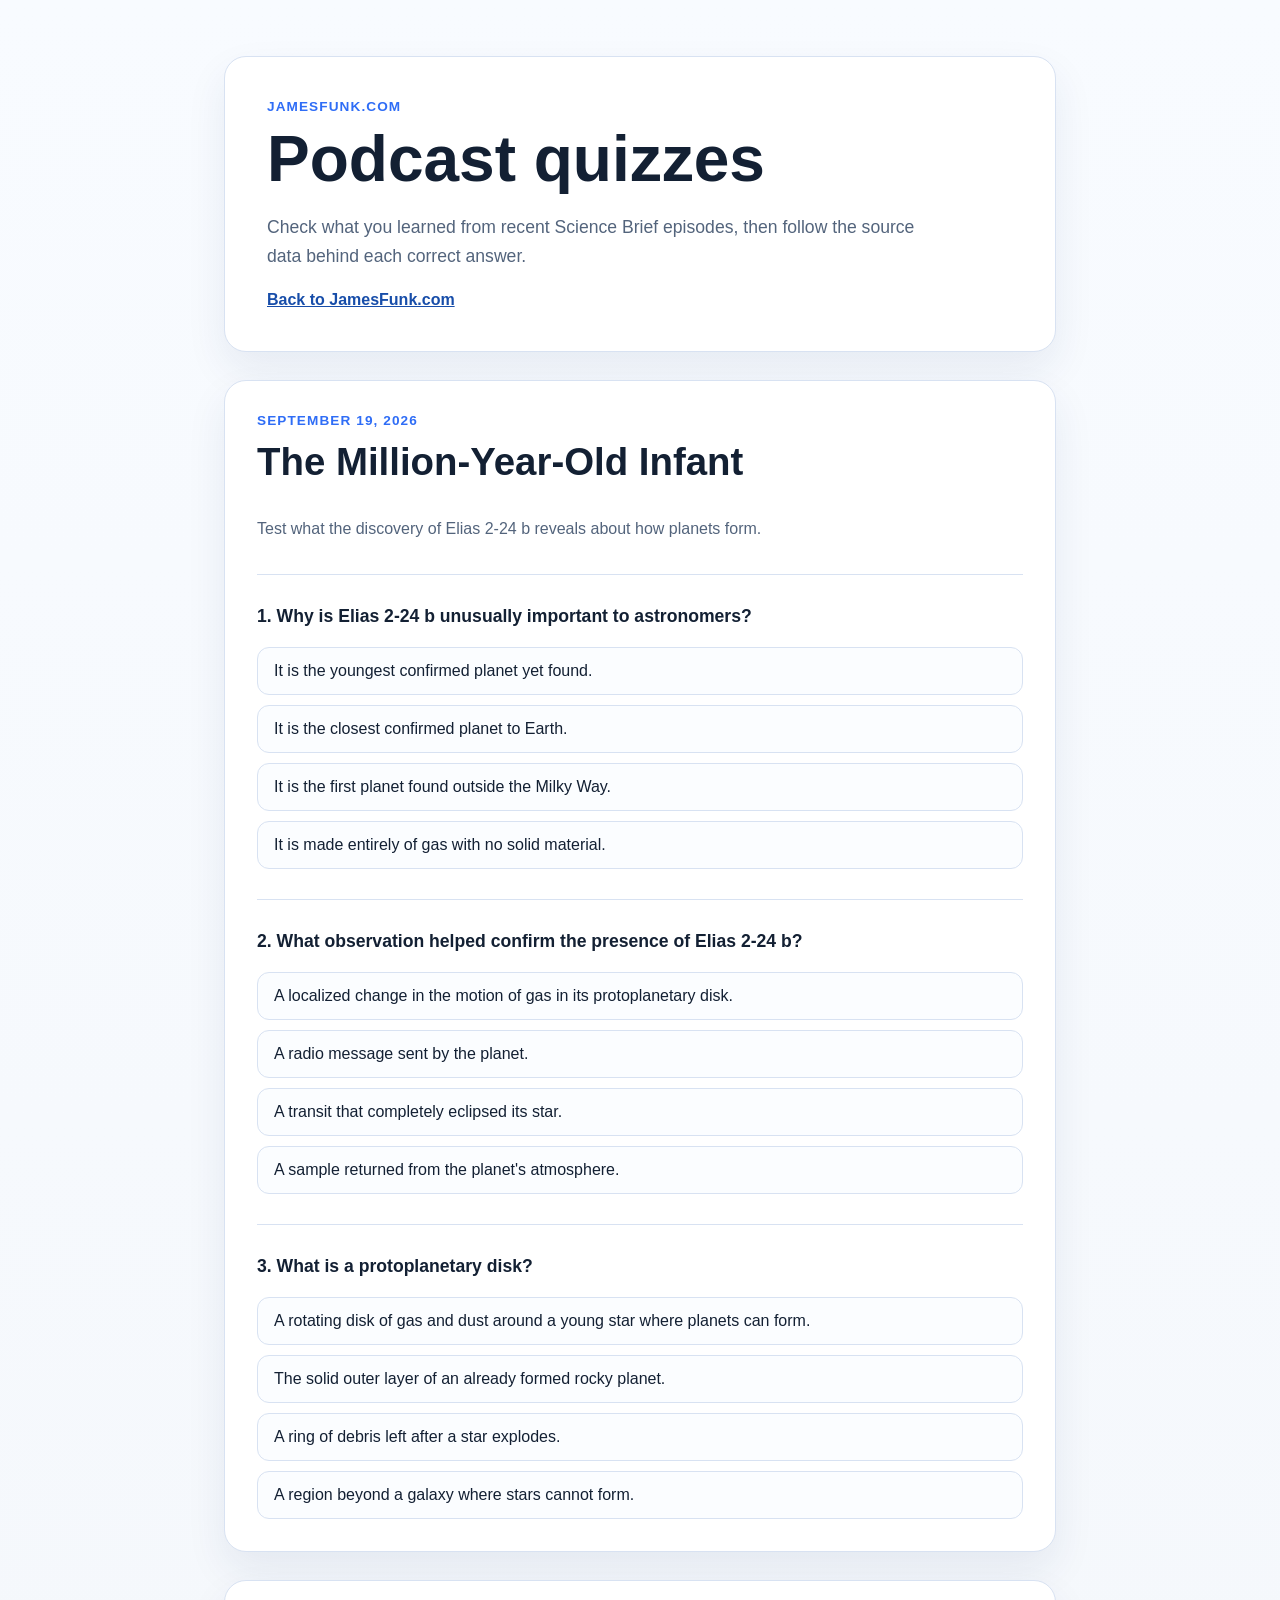
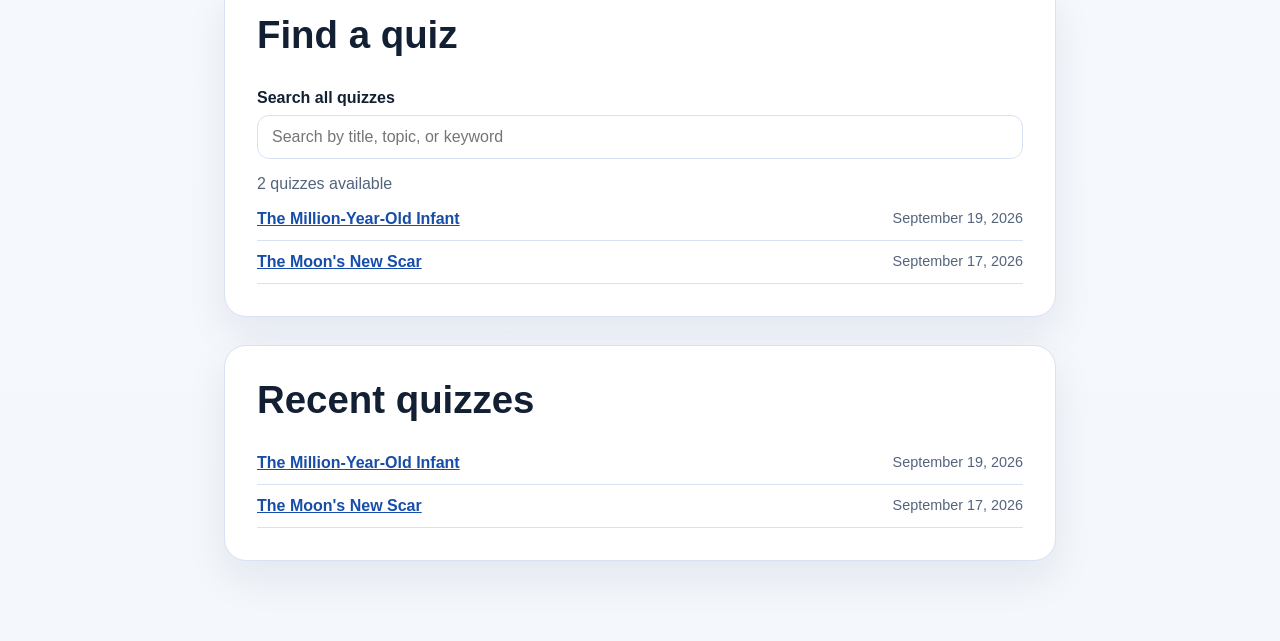
==== podcast-quizzes/index.html @ c1653d2f "Add podcast quiz experience Co-authored-by: Copilot <223556219+Copilot@users.noreply.github.com>" ====
<!DOCTYPE html>
<html lang="en">
<head>
  <meta charset="UTF-8">
  <meta name="viewport" content="width=device-width, initial-scale=1.0">
  <title>Podcast Quizzes | James Funk</title>
  <meta
    name="description"
    content="Multiple-choice quizzes based on recent Science Brief podcast episodes."
  >
  <link rel="stylesheet" href="styles.css">
</head>
<body>
  <main class="page">
    <header class="hero">
      <p class="eyebrow">JamesFunk.com</p>
      <h1>Podcast quizzes</h1>
      <p class="lead">
        Check what you learned from recent Science Brief episodes, then follow the source data
        behind each correct answer.
      </p>
      <a class="home-link" href="../">Back to JamesFunk.com</a>
    </header>

    <p id="load-status" class="load-status" aria-live="polite">Loading quizzes...</p>

    <div id="quiz-content" hidden>
      <section class="quiz-card" aria-labelledby="quiz-title">
        <p id="quiz-date" class="quiz-date"></p>
        <h2 id="quiz-title"></h2>
        <p id="quiz-description" class="quiz-description"></p>
        <div id="questions" class="questions"></div>
      </section>

      <section class="catalog-card">
        <h2>Find a quiz</h2>
        <label class="search-label" for="quiz-search">Search all quizzes</label>
        <input
          id="quiz-search"
          type="search"
          placeholder="Search by title, topic, or keyword"
          autocomplete="off"
        >
        <p id="search-count" class="search-count"></p>
        <ul id="search-results" class="quiz-links" aria-live="polite"></ul>
      </section>

      <section class="catalog-card">
        <h2>Recent quizzes</h2>
        <ul id="recent-quizzes" class="quiz-links"></ul>
      </section>
    </div>
  </main>
  <script src="script.js"></script>
</body>
</html>
---- podcast-quizzes/styles.css ----
:root {
  color-scheme: light;
  --bg: #f4f7fb;
  --surface: #ffffff;
  --text: #132033;
  --muted: #53647c;
  --accent: #2f6df6;
  --accent-dark: #174da9;
  --border: #d8e2f2;
  --correct: #16733b;
  --incorrect: #b42318;
  --shadow: 0 18px 40px rgba(27, 52, 97, 0.08);
}

* {
  box-sizing: border-box;
}

body {
  margin: 0;
  color: var(--text);
  background: linear-gradient(180deg, #f8fbff 0%, var(--bg) 100%);
  font-family: Arial, Helvetica, sans-serif;
}

.page {
  max-width: 880px;
  margin: 0 auto;
  padding: 56px 24px 80px;
}

.hero,
.quiz-card,
.catalog-card {
  border: 1px solid var(--border);
  border-radius: 22px;
  background: var(--surface);
  box-shadow: var(--shadow);
}

.hero {
  padding: 42px;
}

.eyebrow,
.quiz-date {
  margin: 0 0 12px;
  color: var(--accent);
  font-size: 0.85rem;
  font-weight: 700;
  letter-spacing: 0.08em;
  text-transform: uppercase;
}

h1,
h2,
h3,
p {
  margin-top: 0;
}

h1 {
  margin-bottom: 0;
  font-size: clamp(2.4rem, 6vw, 4rem);
  line-height: 1.05;
}

h2 {
  font-size: clamp(1.7rem, 4vw, 2.4rem);
}

h3 {
  font-size: 1.1rem;
  line-height: 1.5;
}

.lead,
.quiz-description,
.load-status,
.search-count,
.feedback {
  color: var(--muted);
  line-height: 1.65;
}

.lead {
  max-width: 680px;
  margin: 20px 0;
  font-size: 1.1rem;
}

.home-link,
.feedback a,
.quiz-links a {
  color: var(--accent-dark);
  font-weight: 700;
}

.load-status {
  margin: 28px 0;
}

.load-status.is-error {
  color: var(--incorrect);
}

.quiz-card,
.catalog-card {
  margin-top: 28px;
  padding: 32px;
}

.quiz-description {
  margin-bottom: 32px;
}

.questions {
  display: grid;
  gap: 30px;
}

.question {
  border-top: 1px solid var(--border);
  padding-top: 28px;
}

.choices {
  display: grid;
  gap: 10px;
}

.choice {
  width: 100%;
  cursor: pointer;
  padding: 14px 16px;
  border: 1px solid var(--border);
  border-radius: 12px;
  color: var(--text);
  background: #fbfdff;
  font: inherit;
  text-align: left;
}

.choice:hover:not(:disabled),
.choice:focus-visible,
#quiz-search:focus {
  border-color: var(--accent);
  outline: 3px solid rgba(47, 109, 246, 0.2);
}

.choice:disabled {
  cursor: default;
}

.choice.is-correct {
  border-color: var(--correct);
  background: #eaf8ee;
}

.choice.is-incorrect {
  border-color: var(--incorrect);
  background: #fff0ef;
}

.feedback {
  margin: 16px 0 0;
}

.feedback strong {
  color: var(--text);
}

.feedback a {
  display: inline-block;
  margin-top: 10px;
}

.search-label {
  display: block;
  margin-bottom: 8px;
  font-weight: 700;
}

#quiz-search {
  width: 100%;
  padding: 12px 14px;
  border: 1px solid var(--border);
  border-radius: 12px;
  color: var(--text);
  background: #fff;
  font: inherit;
}

.search-count {
  margin: 12px 0;
}

.quiz-links {
  display: grid;
  gap: 12px;
  margin: 0;
  padding: 0;
  list-style: none;
}

.quiz-links li {
  display: flex;
  justify-content: space-between;
  gap: 16px;
  padding-bottom: 12px;
  border-bottom: 1px solid var(--border);
}

.link-date {
  flex: 0 0 auto;
  color: var(--muted);
  font-size: 0.9rem;
}

@media (max-width: 640px) {
  .page {
    padding: 24px 16px 48px;
  }

  .hero,
  .quiz-card,
  .catalog-card {
    padding: 24px;
  }

  .quiz-links li {
    flex-direction: column;
    gap: 4px;
  }
}
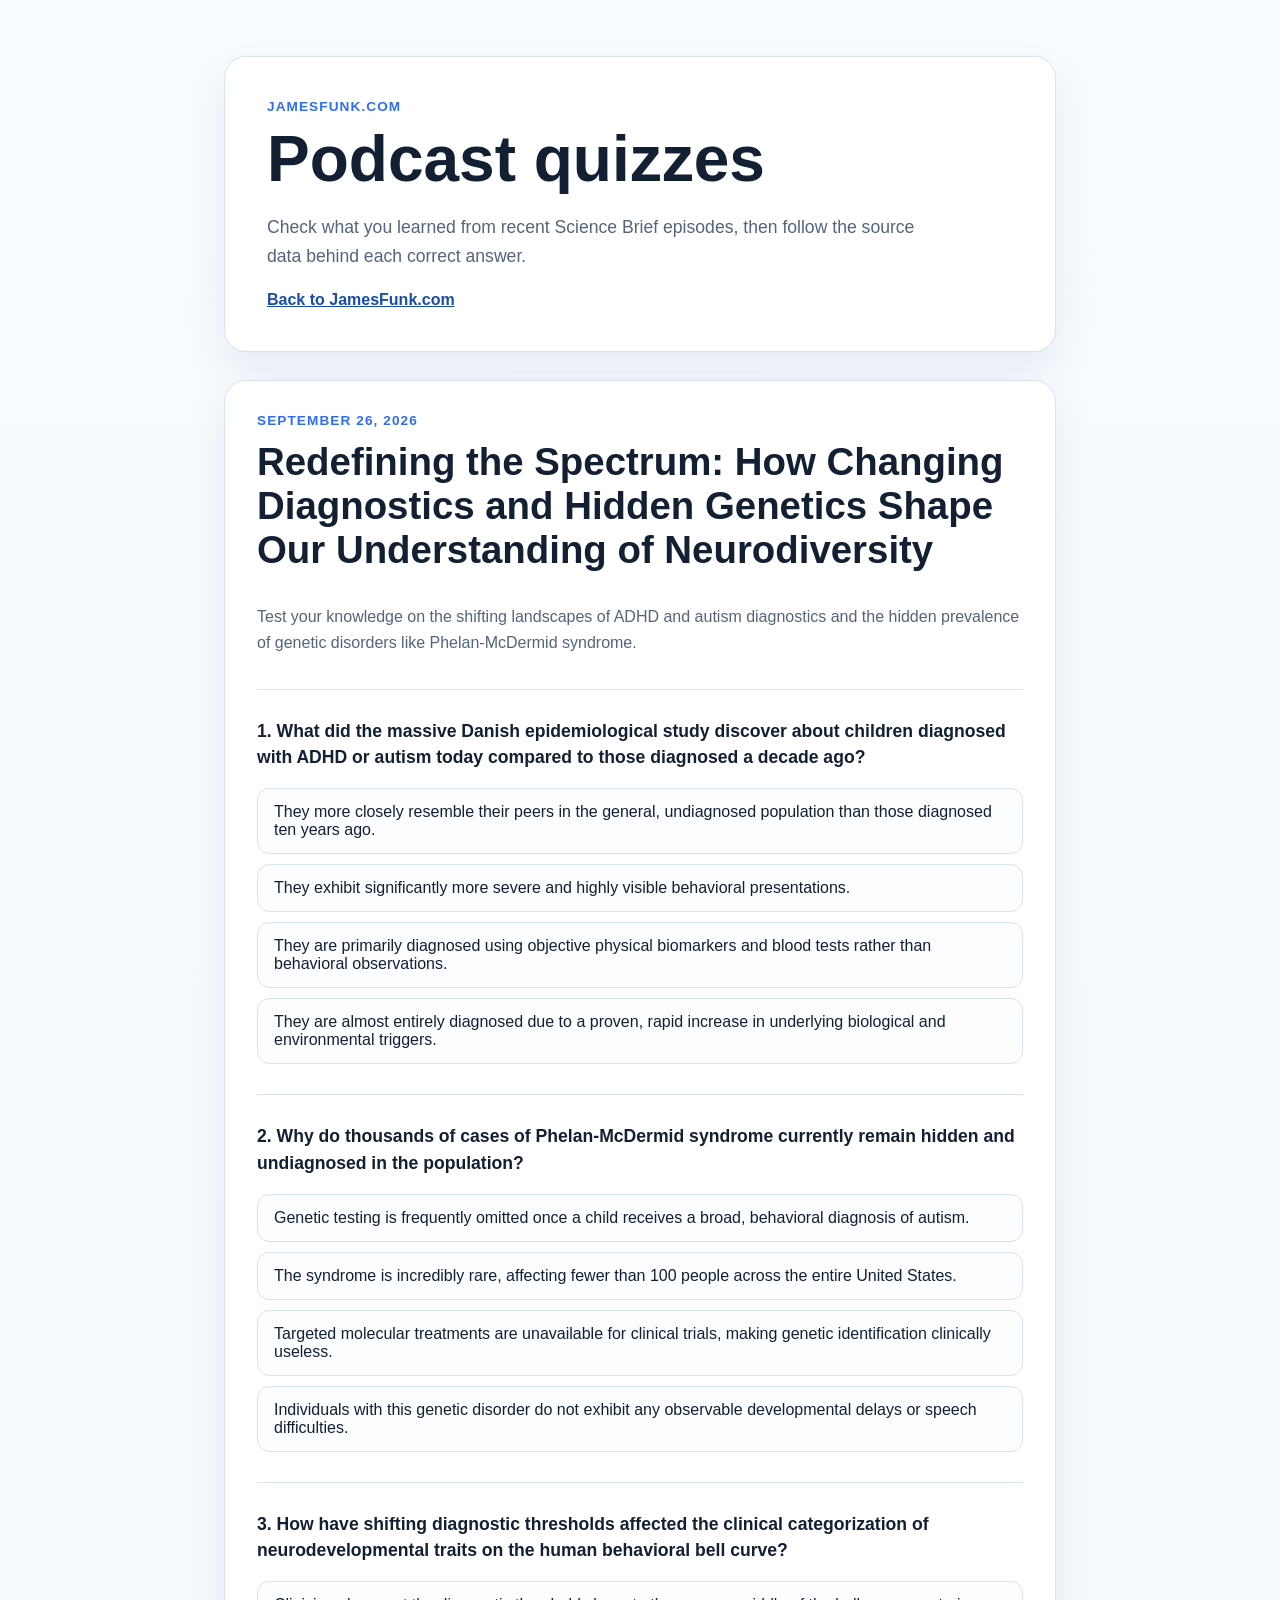
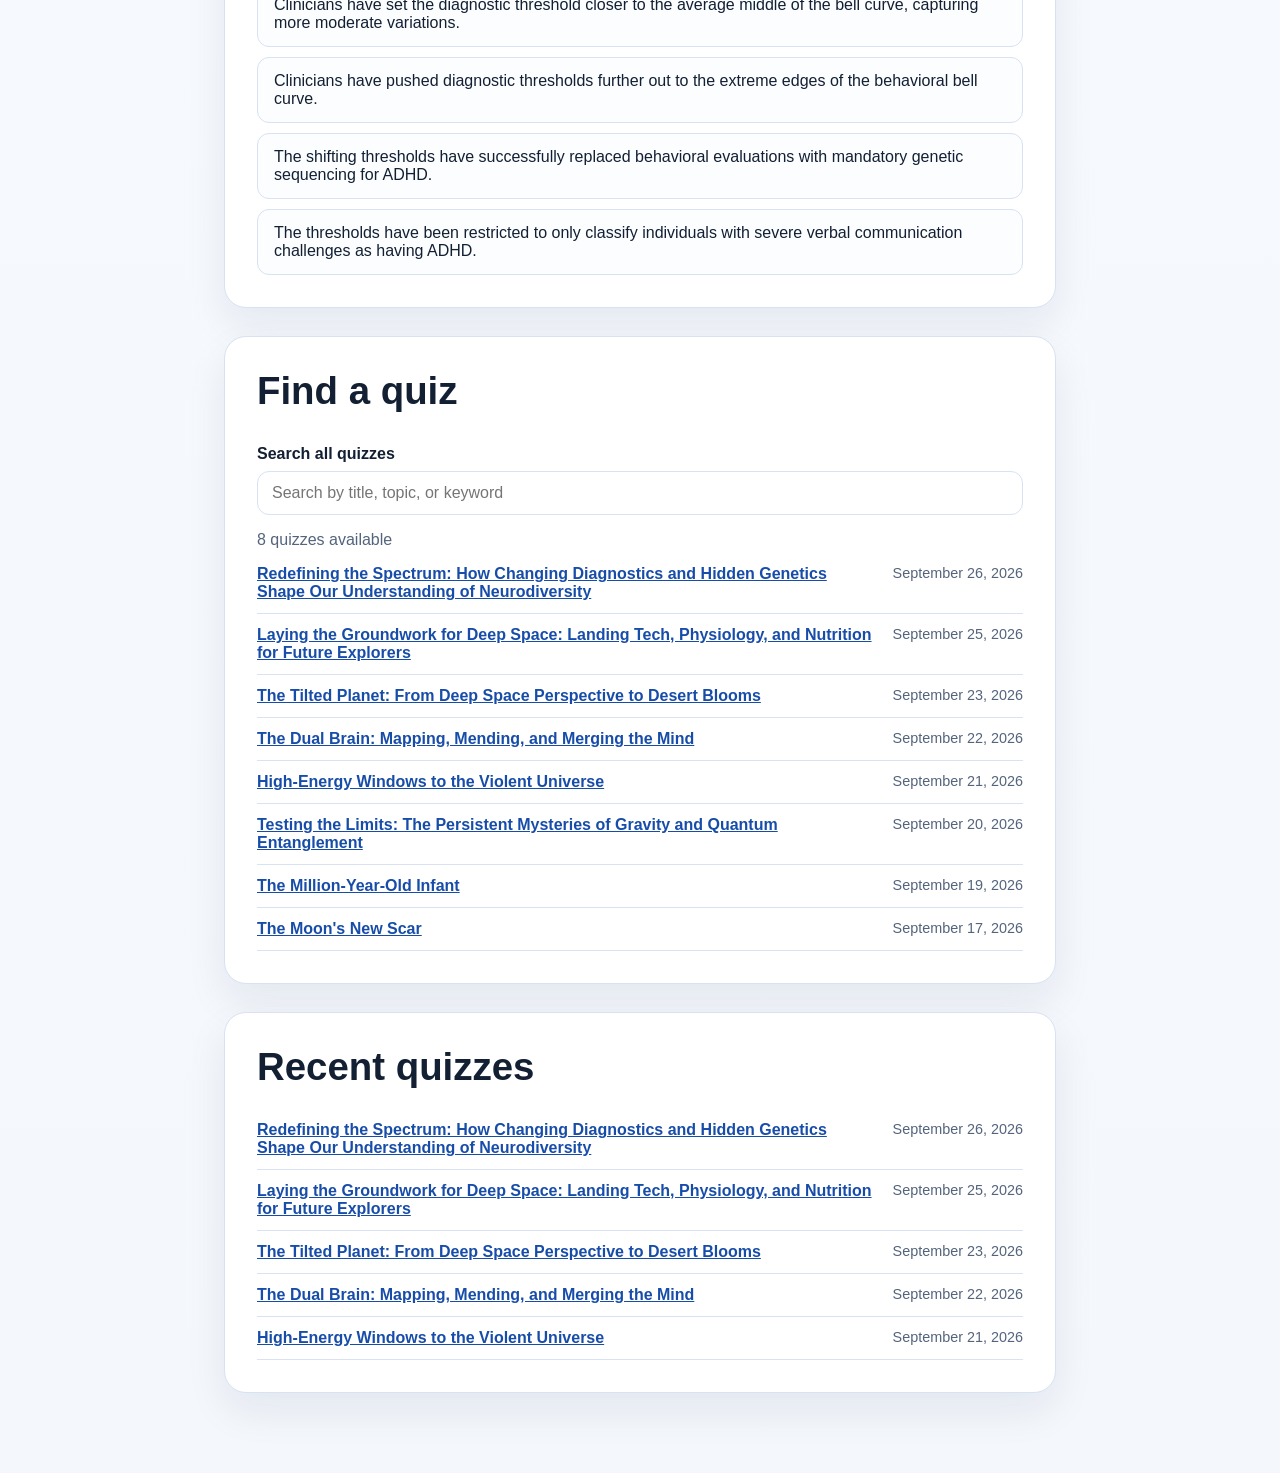
==== commit 087f3417: "Add episode artwork to podcast feed Co-authored-by: Copilot <223556219+Copilot@users.noreply.github." ====
--- a/podcast-quizzes/index.html
+++ b/podcast-quizzes/index.html
@@ -29,6 +29,9 @@
         <p id="quiz-date" class="quiz-date"></p>
         <h2 id="quiz-title"></h2>
         <p id="quiz-description" class="quiz-description"></p>
+        <p id="spotify-episode" class="spotify-episode" hidden>
+          <a target="_blank" rel="noreferrer">Listen to this episode on Spotify</a>
+        </p>
         <div id="questions" class="questions"></div>
       </section>
 
--- a/podcast-quizzes/styles.css
+++ b/podcast-quizzes/styles.css
@@ -114,6 +114,15 @@
   margin-bottom: 32px;
 }
 
+.spotify-episode {
+  margin: -16px 0 32px;
+}
+
+.spotify-episode a {
+  color: var(--accent-dark);
+  font-weight: 700;
+}
+
 .questions {
   display: grid;
   gap: 30px;
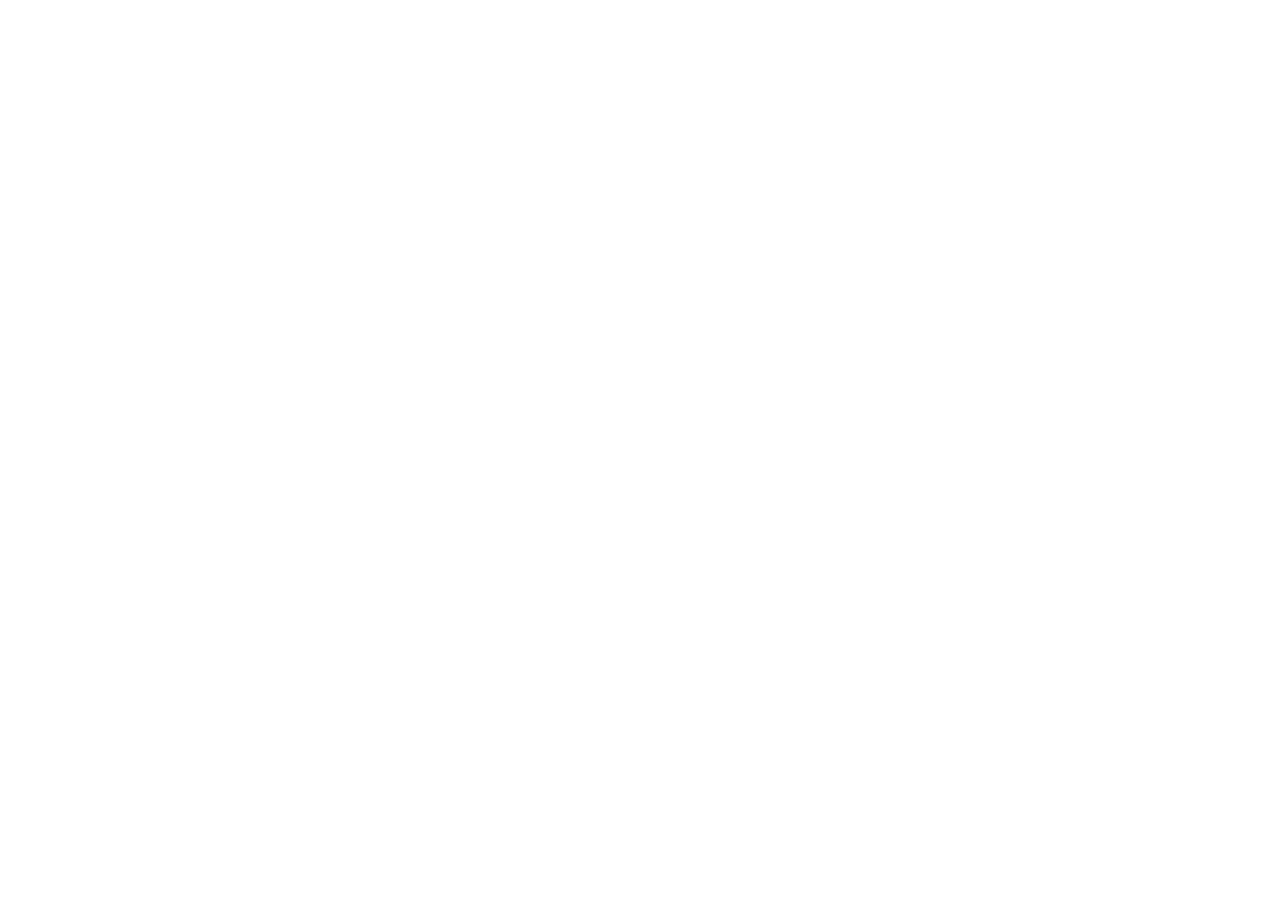
==== commit 1029b986: "Redirect legacy podcast quizzes Co-authored-by: Copilot <223556219+Copilot@users.noreply.github.com>" ====
--- a/podcast-quizzes/index.html
+++ b/podcast-quizzes/index.html
@@ -3,57 +3,18 @@
 <head>
   <meta charset="UTF-8">
   <meta name="viewport" content="width=device-width, initial-scale=1.0">
-  <title>Podcast Quizzes | James Funk</title>
-  <meta
-    name="description"
-    content="Multiple-choice quizzes based on recent Science Brief podcast episodes."
-  >
-  <link rel="stylesheet" href="styles.css">
+  <title>Redirecting to jFunk42 podcast quizzes</title>
+  <link rel="canonical" href="https://jfunk42.com/podcast-quizzes/">
+  <script>
+    window.location.replace(
+      `https://jfunk42.com/podcast-quizzes/${window.location.search}${window.location.hash}`
+    );
+  </script>
 </head>
 <body>
-  <main class="page">
-    <header class="hero">
-      <p class="eyebrow">JamesFunk.com</p>
-      <h1>Podcast quizzes</h1>
-      <p class="lead">
-        Check what you learned from recent Science Brief episodes, then follow the source data
-        behind each correct answer.
-      </p>
-      <a class="home-link" href="../">Back to JamesFunk.com</a>
-    </header>
-
-    <p id="load-status" class="load-status" aria-live="polite">Loading quizzes...</p>
-
-    <div id="quiz-content" hidden>
-      <section class="quiz-card" aria-labelledby="quiz-title">
-        <p id="quiz-date" class="quiz-date"></p>
-        <h2 id="quiz-title"></h2>
-        <p id="quiz-description" class="quiz-description"></p>
-        <p id="spotify-episode" class="spotify-episode" hidden>
-          <a target="_blank" rel="noreferrer">Listen to this episode on Spotify</a>
-        </p>
-        <div id="questions" class="questions"></div>
-      </section>
-
-      <section class="catalog-card">
-        <h2>Find a quiz</h2>
-        <label class="search-label" for="quiz-search">Search all quizzes</label>
-        <input
-          id="quiz-search"
-          type="search"
-          placeholder="Search by title, topic, or keyword"
-          autocomplete="off"
-        >
-        <p id="search-count" class="search-count"></p>
-        <ul id="search-results" class="quiz-links" aria-live="polite"></ul>
-      </section>
-
-      <section class="catalog-card">
-        <h2>Recent quizzes</h2>
-        <ul id="recent-quizzes" class="quiz-links"></ul>
-      </section>
-    </div>
-  </main>
-  <script src="script.js"></script>
+  <p>
+    The podcast quizzes have moved to
+    <a href="https://jfunk42.com/podcast-quizzes/">jfunk42.com/podcast-quizzes/</a>.
+  </p>
 </body>
 </html>
